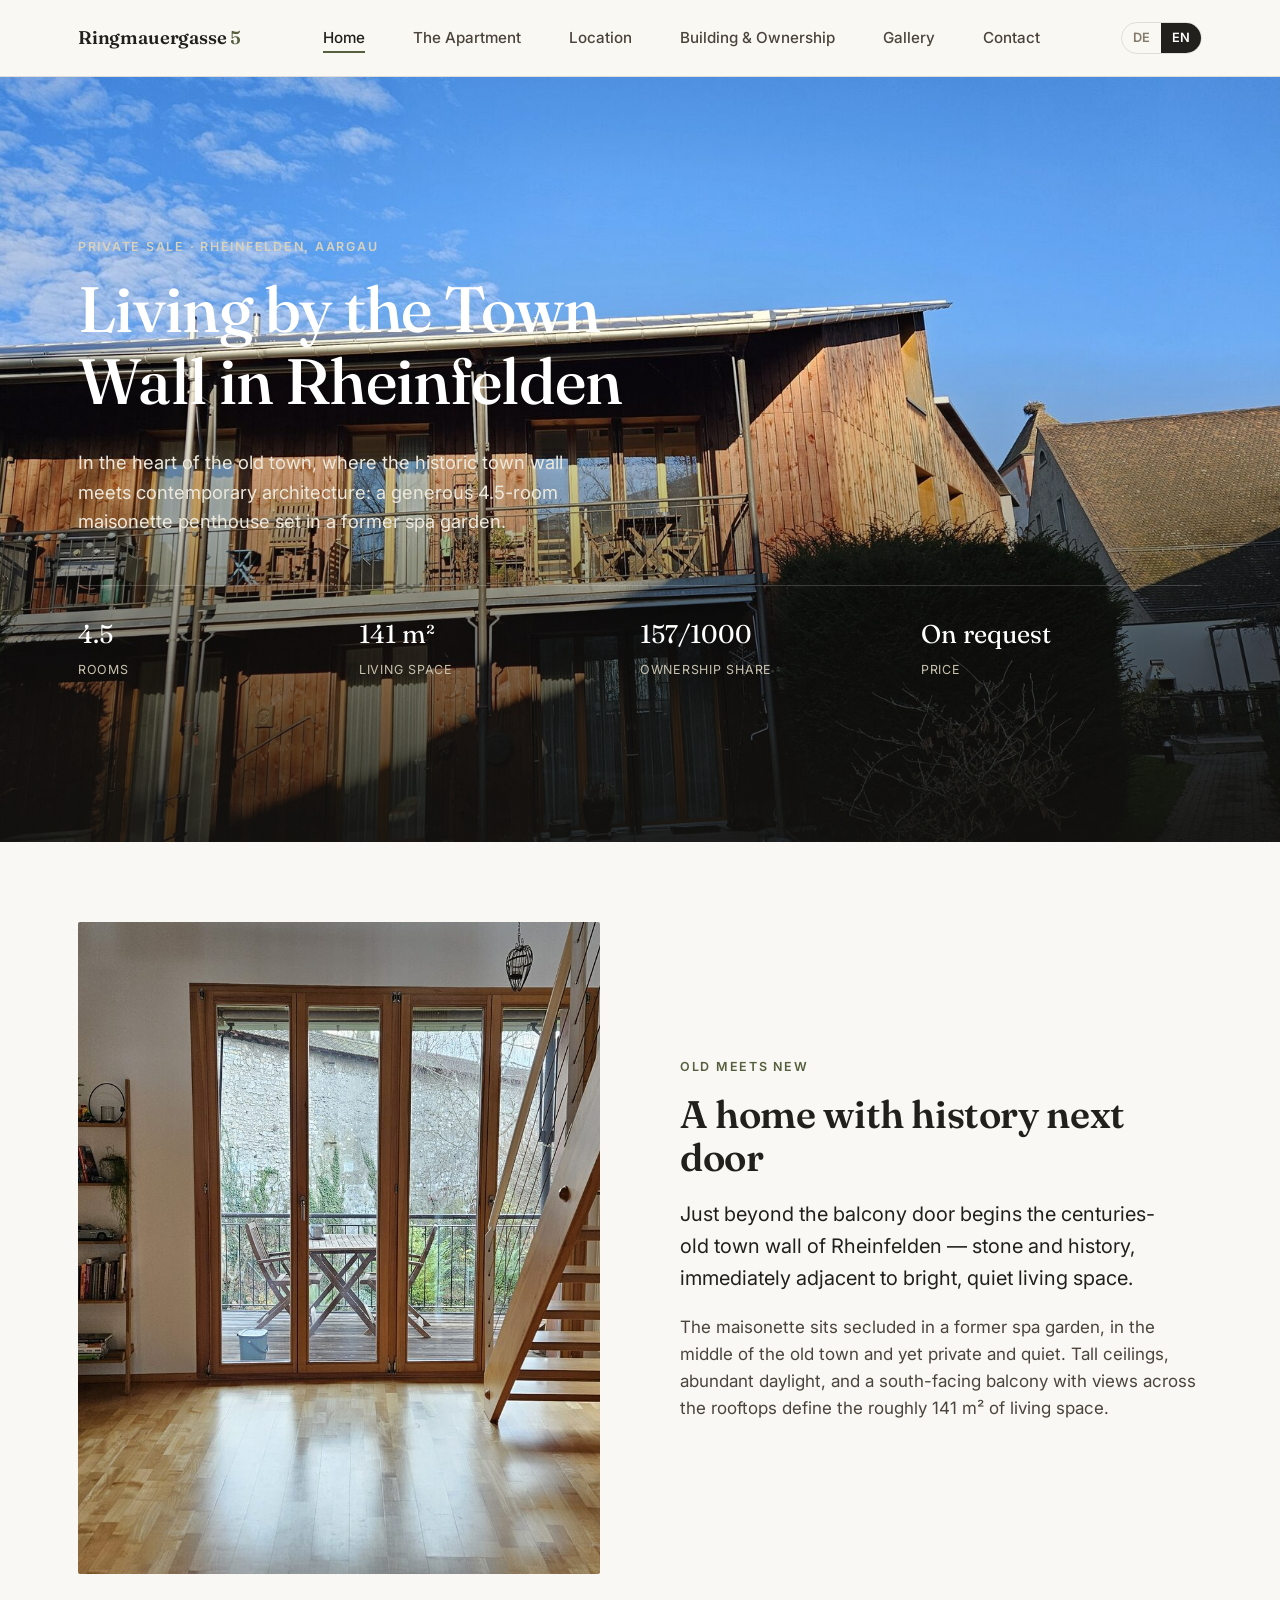
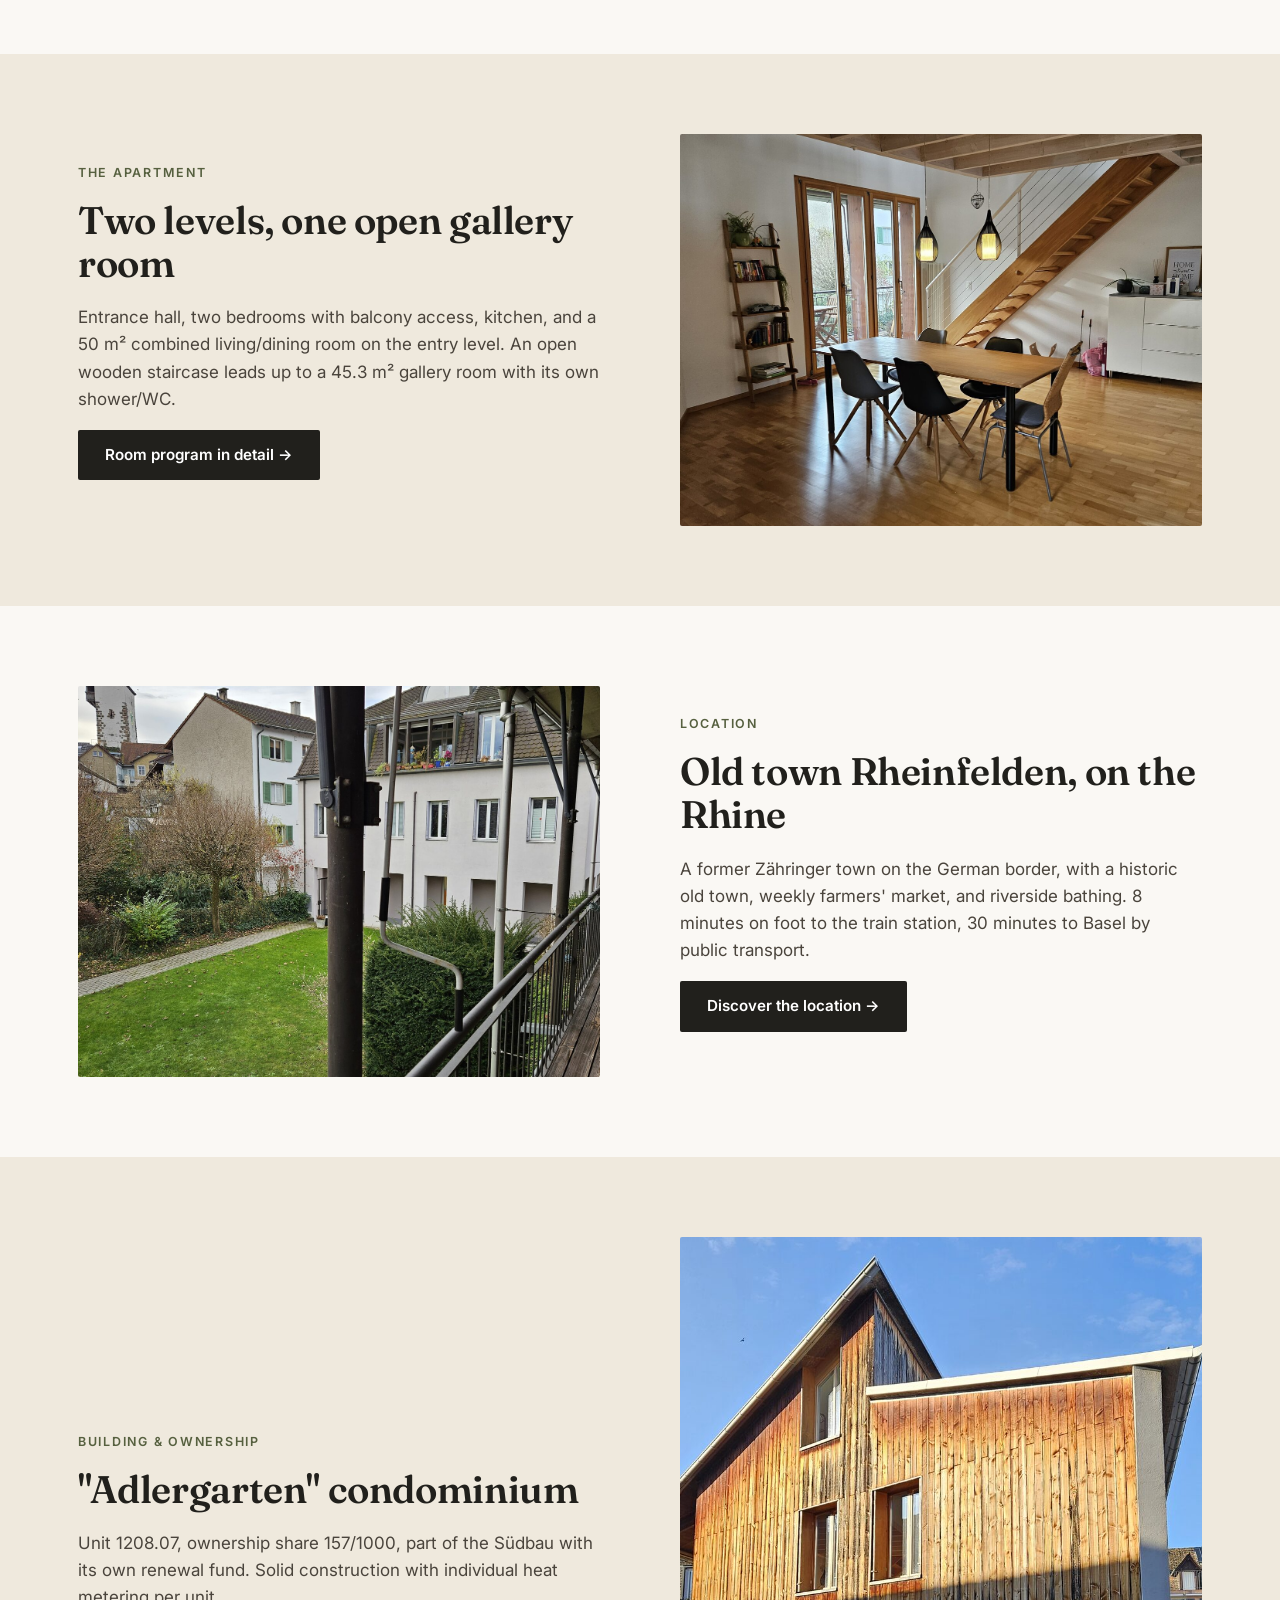
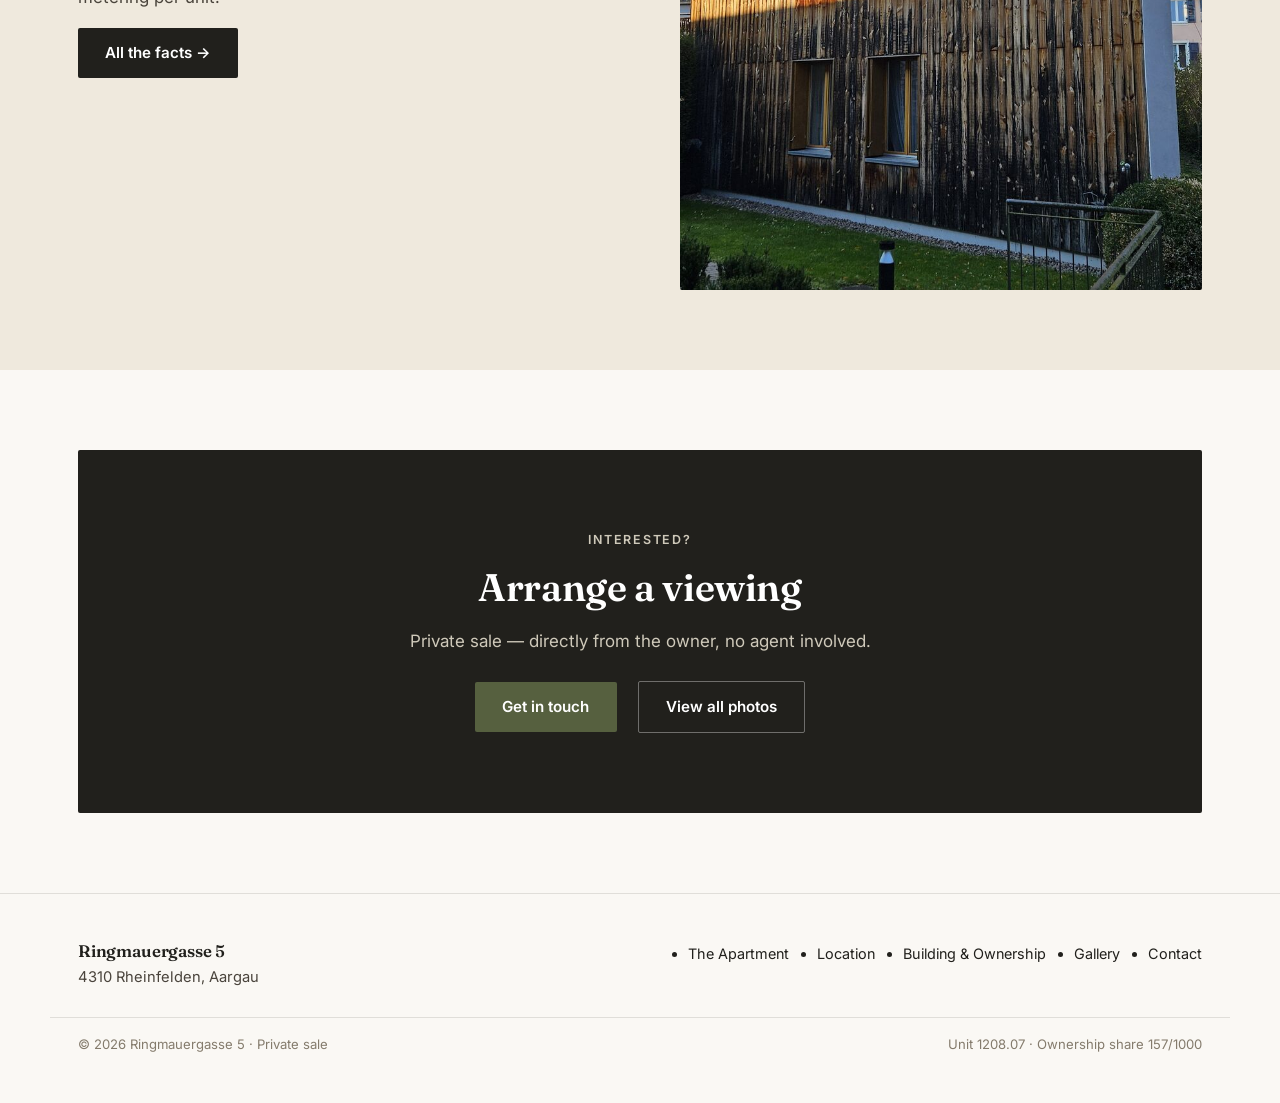
==== en/index.html @ 32dd04ff "Add full site: German and English pages, styles, photos" ====
<!DOCTYPE html>
<html lang="en">
<head>
<meta charset="UTF-8">
<meta name="viewport" content="width=device-width, initial-scale=1.0">
<title>Ringmauergasse 5, Rheinfelden — 4.5-Room Maisonette Penthouse</title>
<meta name="description" content="4.5-room maisonette penthouse in the old town of Rheinfelden, approx. 141 m², ownership share 157/1000. Private sale.">
<link rel="preconnect" href="https://fonts.googleapis.com">
<link rel="preconnect" href="https://fonts.gstatic.com" crossorigin>
<link href="https://fonts.googleapis.com/css2?family=Fraunces:opsz,wght@9..144,300..700&family=Inter:wght@400;500;600;700&display=swap" rel="stylesheet">
<link rel="stylesheet" href="../assets/css/style.css">
</head>
<body>

<header class="site-header">
  <nav class="nav">
    <a href="index.html" class="nav-brand">Ringmauergasse <span>5</span></a>
    <button class="nav-toggle" aria-label="Menu"><span></span><span></span><span></span></button>
    <ul class="nav-links">
      <li><a href="index.html" aria-current="page">Home</a></li>
      <li><a href="apartment.html">The Apartment</a></li>
      <li><a href="location.html">Location</a></li>
      <li><a href="building.html">Building &amp; Ownership</a></li>
      <li><a href="gallery.html">Gallery</a></li>
      <li><a href="contact.html">Contact</a></li>
    </ul>
    <div class="nav-right">
      <div class="lang-toggle">
        <a href="../index.html">DE</a>
        <a href="index.html" class="active">EN</a>
      </div>
    </div>
  </nav>
</header>

<section class="hero">
  <img src="../assets/img/exterior-hero.jpg" alt="Ringmauergasse 5 facade in evening light">
  <div class="hero-content">
    <span class="eyebrow">Private Sale · Rheinfelden, Aargau</span>
    <h1>Living by the Town Wall in Rheinfelden</h1>
    <p class="hero-sub">In the heart of the old town, where the historic town wall meets contemporary architecture: a generous 4.5-room maisonette penthouse set in a former spa garden.</p>
    <div class="facts-bar">
      <div><span class="num">4.5</span><span class="label">Rooms</span></div>
      <div><span class="num">141 m²</span><span class="label">Living space</span></div>
      <div><span class="num">157/1000</span><span class="label">Ownership share</span></div>
      <div><span class="num">On request</span><span class="label">Price</span></div>
    </div>
  </div>
</section>

<section>
  <div class="container split">
    <div class="split-media tall">
      <img src="../assets/img/balkon-mauer.jpg" alt="View from the living room through the balcony door onto the historic town wall">
    </div>
    <div>
      <span class="eyebrow">Old Meets New</span>
      <h2>A home with history next door</h2>
      <p class="lede">Just beyond the balcony door begins the centuries-old town wall of Rheinfelden — stone and history, immediately adjacent to bright, quiet living space.</p>
      <p>The maisonette sits secluded in a former spa garden, in the middle of the old town and yet private and quiet. Tall ceilings, abundant daylight, and a south-facing balcony with views across the rooftops define the roughly 141 m² of living space.</p>
    </div>
  </div>
</section>

<section class="section-alt">
  <div class="container split reverse">
    <div class="split-media wide">
      <img src="../assets/img/essen-treppe.jpg" alt="Dining area with open wooden staircase to the gallery">
    </div>
    <div>
      <span class="eyebrow">The Apartment</span>
      <h2>Two levels, one open gallery room</h2>
      <p>Entrance hall, two bedrooms with balcony access, kitchen, and a 50 m² combined living/dining room on the entry level. An open wooden staircase leads up to a 45.3 m² gallery room with its own shower/WC.</p>
      <p><a href="apartment.html" class="button" style="background:var(--color-ink)">Room program in detail →</a></p>
    </div>
  </div>
</section>

<section>
  <div class="container split">
    <div class="split-media wide">
      <img src="../assets/img/garten-aussicht.jpg" alt="View across the shared garden to the rooftops of the old town">
    </div>
    <div>
      <span class="eyebrow">Location</span>
      <h2>Old town Rheinfelden, on the Rhine</h2>
      <p>A former Zähringer town on the German border, with a historic old town, weekly farmers' market, and riverside bathing. 8 minutes on foot to the train station, 30 minutes to Basel by public transport.</p>
      <p><a href="location.html" class="button" style="background:var(--color-ink)">Discover the location →</a></p>
    </div>
  </div>
</section>

<section class="section-alt">
  <div class="container split reverse">
    <div class="split-media tall">
      <img src="../assets/img/exterior-facade.jpg" alt="Dark-stained timber facade of the new building">
    </div>
    <div>
      <span class="eyebrow">Building &amp; Ownership</span>
      <h2>"Adlergarten" condominium</h2>
      <p>Unit 1208.07, ownership share 157/1000, part of the Südbau with its own renewal fund. Solid construction with individual heat metering per unit.</p>
      <p><a href="building.html" class="button" style="background:var(--color-ink)">All the facts →</a></p>
    </div>
  </div>
</section>

<section>
  <div class="container">
    <div class="cta-box">
      <span class="eyebrow" style="color:#cfc9ba">Interested?</span>
      <h2>Arrange a viewing</h2>
      <p>Private sale — directly from the owner, no agent involved.</p>
      <a href="contact.html" class="button">Get in touch</a>
      <a href="gallery.html" class="button-ghost">View all photos</a>
    </div>
  </div>
</section>

<footer class="site-footer">
  <div class="container footer-grid">
    <div>
      <h3>Ringmauergasse 5</h3>
      <p>4310 Rheinfelden, Aargau</p>
    </div>
    <ul class="footer-links">
      <li><a href="apartment.html">The Apartment</a></li>
      <li><a href="location.html">Location</a></li>
      <li><a href="building.html">Building &amp; Ownership</a></li>
      <li><a href="gallery.html">Gallery</a></li>
      <li><a href="contact.html">Contact</a></li>
    </ul>
  </div>
  <div class="container footer-bottom">
    <span>© 2026 Ringmauergasse 5 · Private sale</span>
    <span>Unit 1208.07 · Ownership share 157/1000</span>
  </div>
</footer>
<script src="../assets/js/site.js"></script>
</body>
</html>
---- assets/css/style.css ----
/* ==========================================================================
   Ringmauergasse 5 — Design System
   Concept: the old town wall (stone, weight, history) meets the dark
   timber-clad addition (precise, modern, bold). Warm stone neutrals +
   near-black espresso/timber tone + a single muted garden green accent.
   ========================================================================== */

:root {
  /* Color */
  --color-bg: #faf8f4;
  --color-paper: #ffffff;
  --color-stone-100: #efe9dd;
  --color-stone-300: #ddd3bf;
  --color-stone-500: #b8a989;
  --color-ink: #21201c;
  --color-ink-soft: #4a443c;
  --color-ink-faint: #847b6c;
  --color-accent: #56603f;
  --color-accent-soft: #e7e9dd;
  --color-line: rgba(33, 32, 28, 0.12);

  /* Type */
  --font-serif: "Fraunces", "Iowan Old Style", "Georgia", serif;
  --font-sans: "Inter", -apple-system, "Helvetica Neue", Arial, sans-serif;

  /* Layout */
  --container: 1180px;
  --container-narrow: 760px;
  --space-1: 0.5rem;
  --space-2: 1rem;
  --space-3: 1.75rem;
  --space-4: 3rem;
  --space-5: 5rem;
  --space-6: 8rem;
  --radius: 2px;
}

/* ---- Reset ---- */
* { box-sizing: border-box; }
html { scroll-behavior: smooth; }
body {
  margin: 0;
  background: var(--color-bg);
  color: var(--color-ink);
  font-family: var(--font-sans);
  font-size: 17px;
  line-height: 1.6;
  -webkit-font-smoothing: antialiased;
}
img { max-width: 100%; display: block; }
a { color: inherit; text-decoration: none; }
ul { margin: 0; padding: 0; }
h1, h2, h3, h4 {
  font-family: var(--font-serif);
  font-weight: 600;
  line-height: 1.12;
  margin: 0 0 0.5em;
  letter-spacing: -0.01em;
}
h1 { font-size: clamp(2.4rem, 5vw, 4.2rem); font-weight: 500; }
h2 { font-size: clamp(1.7rem, 3vw, 2.5rem); }
h3 { font-size: 1.25rem; font-weight: 600; }
p { margin: 0 0 1em; color: var(--color-ink-soft); }
.eyebrow {
  font-family: var(--font-sans);
  font-size: 0.78rem;
  font-weight: 600;
  letter-spacing: 0.14em;
  text-transform: uppercase;
  color: var(--color-accent);
  display: block;
  margin-bottom: var(--space-2);
}

.container { max-width: var(--container); margin: 0 auto; padding: 0 var(--space-3); }
.container-narrow { max-width: var(--container-narrow); margin: 0 auto; padding: 0 var(--space-3); }

/* ---- Header / Nav ---- */
.site-header {
  position: sticky;
  top: 0;
  z-index: 50;
  background: rgba(250, 248, 244, 0.92);
  backdrop-filter: saturate(180%) blur(10px);
  border-bottom: 1px solid var(--color-line);
}
.nav {
  max-width: var(--container);
  margin: 0 auto;
  padding: 0 var(--space-3);
  display: flex;
  align-items: center;
  justify-content: space-between;
  height: 76px;
}
.nav-brand {
  font-family: var(--font-serif);
  font-size: 1.15rem;
  font-weight: 600;
  letter-spacing: -0.01em;
}
.nav-brand span { color: var(--color-accent); }
.nav-links {
  display: flex;
  gap: var(--space-4);
  list-style: none;
  font-size: 0.95rem;
  font-weight: 500;
}
.nav-links a {
  position: relative;
  padding: 0.3em 0;
  color: var(--color-ink-soft);
  transition: color 0.15s ease;
}
.nav-links a:hover, .nav-links a[aria-current="page"] { color: var(--color-ink); }
.nav-links a[aria-current="page"]::after {
  content: "";
  position: absolute;
  left: 0; right: 0; bottom: -2px;
  height: 2px;
  background: var(--color-accent);
}
.nav-right { display: flex; align-items: center; gap: var(--space-3); }
.lang-toggle {
  display: flex;
  border: 1px solid var(--color-line);
  border-radius: 20px;
  overflow: hidden;
  font-size: 0.8rem;
  font-weight: 600;
}
.lang-toggle a {
  padding: 0.4em 0.85em;
  color: var(--color-ink-faint);
}
.lang-toggle a.active { background: var(--color-ink); color: var(--color-paper); }
.nav-toggle {
  display: none;
  background: none;
  border: none;
  cursor: pointer;
  padding: 0.4em;
}
.nav-toggle span {
  display: block;
  width: 22px;
  height: 2px;
  background: var(--color-ink);
  margin: 5px 0;
}

@media (max-width: 860px) {
  .nav-links {
    position: absolute;
    top: 76px; left: 0; right: 0;
    flex-direction: column;
    gap: 0;
    background: var(--color-bg);
    border-bottom: 1px solid var(--color-line);
    max-height: 0;
    overflow: hidden;
    transition: max-height 0.25s ease;
  }
  .nav-links.open { max-height: 60vh; }
  .nav-links li { width: 100%; }
  .nav-links a { display: block; padding: 1em var(--space-3); }
  .nav-toggle { display: block; }
}

/* ---- Hero ---- */
.hero {
  position: relative;
  min-height: 78vh;
  display: flex;
  align-items: flex-end;
  background: var(--color-ink);
  overflow: hidden;
}
.hero img {
  position: absolute;
  inset: 0;
  width: 100%;
  height: 100%;
  object-fit: cover;
}
.hero::after {
  content: "";
  position: absolute;
  inset: 0;
  background: linear-gradient(180deg, rgba(33,32,28,0) 35%, rgba(20,19,16,0.82) 100%);
}
.hero-content {
  position: relative;
  z-index: 2;
  color: #fff;
  padding: var(--space-5) var(--space-3) var(--space-5);
  max-width: var(--container);
  margin: 0 auto;
  width: 100%;
}
.hero-content .eyebrow { color: #d8d2bd; }
.hero h1 { color: #fff; max-width: 16ch; }
.hero-sub {
  color: #ece8dc;
  font-size: 1.15rem;
  max-width: 42ch;
  margin-top: var(--space-2);
}
.page-hero {
  min-height: 46vh;
}

/* ---- Key facts bar ---- */
.facts-bar {
  display: grid;
  grid-template-columns: repeat(4, 1fr);
  border-top: 1px solid rgba(255,255,255,0.18);
  margin-top: var(--space-4);
  padding-top: var(--space-3);
}
.facts-bar div { padding-right: var(--space-3); }
.facts-bar .num {
  font-family: var(--font-serif);
  font-size: 1.6rem;
  display: block;
  color: #fff;
}
.facts-bar .label {
  font-size: 0.78rem;
  letter-spacing: 0.06em;
  text-transform: uppercase;
  color: #c8c2ae;
}
@media (max-width: 700px) {
  .facts-bar { grid-template-columns: repeat(2, 1fr); row-gap: var(--space-3); }
}

/* ---- Sections ---- */
section { padding: var(--space-5) 0; }
.section-tight { padding: var(--space-4) 0; }
.section-alt { background: var(--color-stone-100); }
.section-dark { background: var(--color-ink); color: #fff; }
.section-dark p { color: #cfc9ba; }
.section-dark h2 { color: #fff; }

.lede {
  font-size: 1.25rem;
  color: var(--color-ink);
  max-width: 38ch;
}

.split {
  display: grid;
  grid-template-columns: 1fr 1fr;
  gap: var(--space-5);
  align-items: center;
}
.split.reverse .split-media { order: 2; }
@media (max-width: 860px) {
  .split { grid-template-columns: 1fr; gap: var(--space-3); }
  .split.reverse .split-media { order: 0; }
}
.split-media img { border-radius: var(--radius); width: 100%; height: 100%; object-fit: cover; }
.split-media.tall img { aspect-ratio: 4/5; }
.split-media.wide img { aspect-ratio: 4/3; }

/* ---- Room list / facts table ---- */
.room-list { border-top: 1px solid var(--color-line); margin-top: var(--space-3); }
.room-list .room {
  display: flex;
  justify-content: space-between;
  gap: var(--space-3);
  padding: var(--space-2) 0;
  border-bottom: 1px solid var(--color-line);
}
.room-list .room-name { font-weight: 500; color: var(--color-ink); }
.room-list .room-size {
  font-family: var(--font-serif);
  color: var(--color-ink-faint);
  white-space: nowrap;
}

.fact-grid {
  display: grid;
  grid-template-columns: repeat(3, 1fr);
  gap: var(--space-3);
  margin-top: var(--space-3);
}
.fact-card {
  background: var(--color-paper);
  border: 1px solid var(--color-line);
  padding: var(--space-3);
}
.fact-card .num { font-family: var(--font-serif); font-size: 1.7rem; display: block; }
.fact-card .label { font-size: 0.85rem; color: var(--color-ink-faint); margin-top: 0.2em; }
@media (max-width: 700px) {
  .fact-grid { grid-template-columns: 1fr 1fr; }
}

/* ---- Photo grid (Galerie) ---- */
.photo-grid {
  display: grid;
  grid-template-columns: repeat(3, 1fr);
  gap: var(--space-2);
}
.photo-grid img { width: 100%; height: 100%; object-fit: cover; aspect-ratio: 4/3; border-radius: var(--radius); }
.photo-grid figure { margin: 0; }
.photo-grid figure.tall img { aspect-ratio: 3/4; }
.photo-grid figcaption {
  font-size: 0.8rem;
  color: var(--color-ink-faint);
  margin-top: 0.4em;
}
@media (max-width: 860px) {
  .photo-grid { grid-template-columns: repeat(2, 1fr); }
}
@media (max-width: 540px) {
  .photo-grid { grid-template-columns: 1fr; }
}

/* ---- Distances list ---- */
.distance-list { margin-top: var(--space-3); }
.distance-list .row {
  display: flex;
  justify-content: space-between;
  padding: 0.6em 0;
  border-bottom: 1px solid var(--color-line);
  font-size: 0.98rem;
}
.distance-list .row span:last-child { font-family: var(--font-serif); color: var(--color-ink); }

/* ---- CTA / Contact ---- */
.cta-box {
  background: var(--color-ink);
  color: #fff;
  padding: var(--space-5) var(--space-4);
  border-radius: var(--radius);
  text-align: center;
}
.cta-box h2 { color: #fff; }
.cta-box p { color: #cfc9ba; max-width: 48ch; margin: 0 auto 1.5em; }
.button {
  display: inline-block;
  background: var(--color-accent);
  color: #fff;
  font-weight: 600;
  font-size: 0.95rem;
  padding: 0.85em 1.8em;
  border-radius: 2px;
  transition: background 0.15s ease;
}
.button:hover { background: #444f31; }
.button-ghost {
  display: inline-block;
  border: 1px solid rgba(255,255,255,0.35);
  color: #fff;
  font-weight: 600;
  font-size: 0.95rem;
  padding: 0.85em 1.8em;
  border-radius: 2px;
  margin-left: var(--space-2);
}
.contact-grid {
  display: grid;
  grid-template-columns: repeat(2, 1fr);
  gap: var(--space-3);
  margin-top: var(--space-4);
}
.contact-card {
  background: var(--color-paper);
  border: 1px solid var(--color-line);
  padding: var(--space-4);
}
.contact-card h3 { margin-bottom: 0.3em; }
.contact-card a.value {
  font-family: var(--font-serif);
  font-size: 1.3rem;
  color: var(--color-ink);
}
@media (max-width: 700px) {
  .contact-grid { grid-template-columns: 1fr; }
}

/* ---- Footer ---- */
.site-footer {
  border-top: 1px solid var(--color-line);
  padding: var(--space-4) 0;
}
.footer-grid {
  display: flex;
  justify-content: space-between;
  align-items: flex-start;
  flex-wrap: wrap;
  gap: var(--space-3);
}
.footer-grid h3 { font-size: 1.05rem; margin-bottom: 0.3em; }
.footer-grid p { font-size: 0.92rem; margin: 0; }
.footer-links { display: flex; gap: var(--space-3); font-size: 0.9rem; }
.footer-bottom {
  margin-top: var(--space-3);
  padding-top: var(--space-2);
  border-top: 1px solid var(--color-line);
  font-size: 0.82rem;
  color: var(--color-ink-faint);
  display: flex;
  justify-content: space-between;
  flex-wrap: wrap;
  gap: 0.5em;
}

/* ---- Misc ---- */
.placeholder-note {
  display: inline-block;
  margin-top: 0.6em;
  font-size: 0.82rem;
  color: var(--color-ink-faint);
  font-style: italic;
}
.divider { border: none; border-top: 1px solid var(--color-line); margin: var(--space-4) 0; }
.center { text-align: center; }
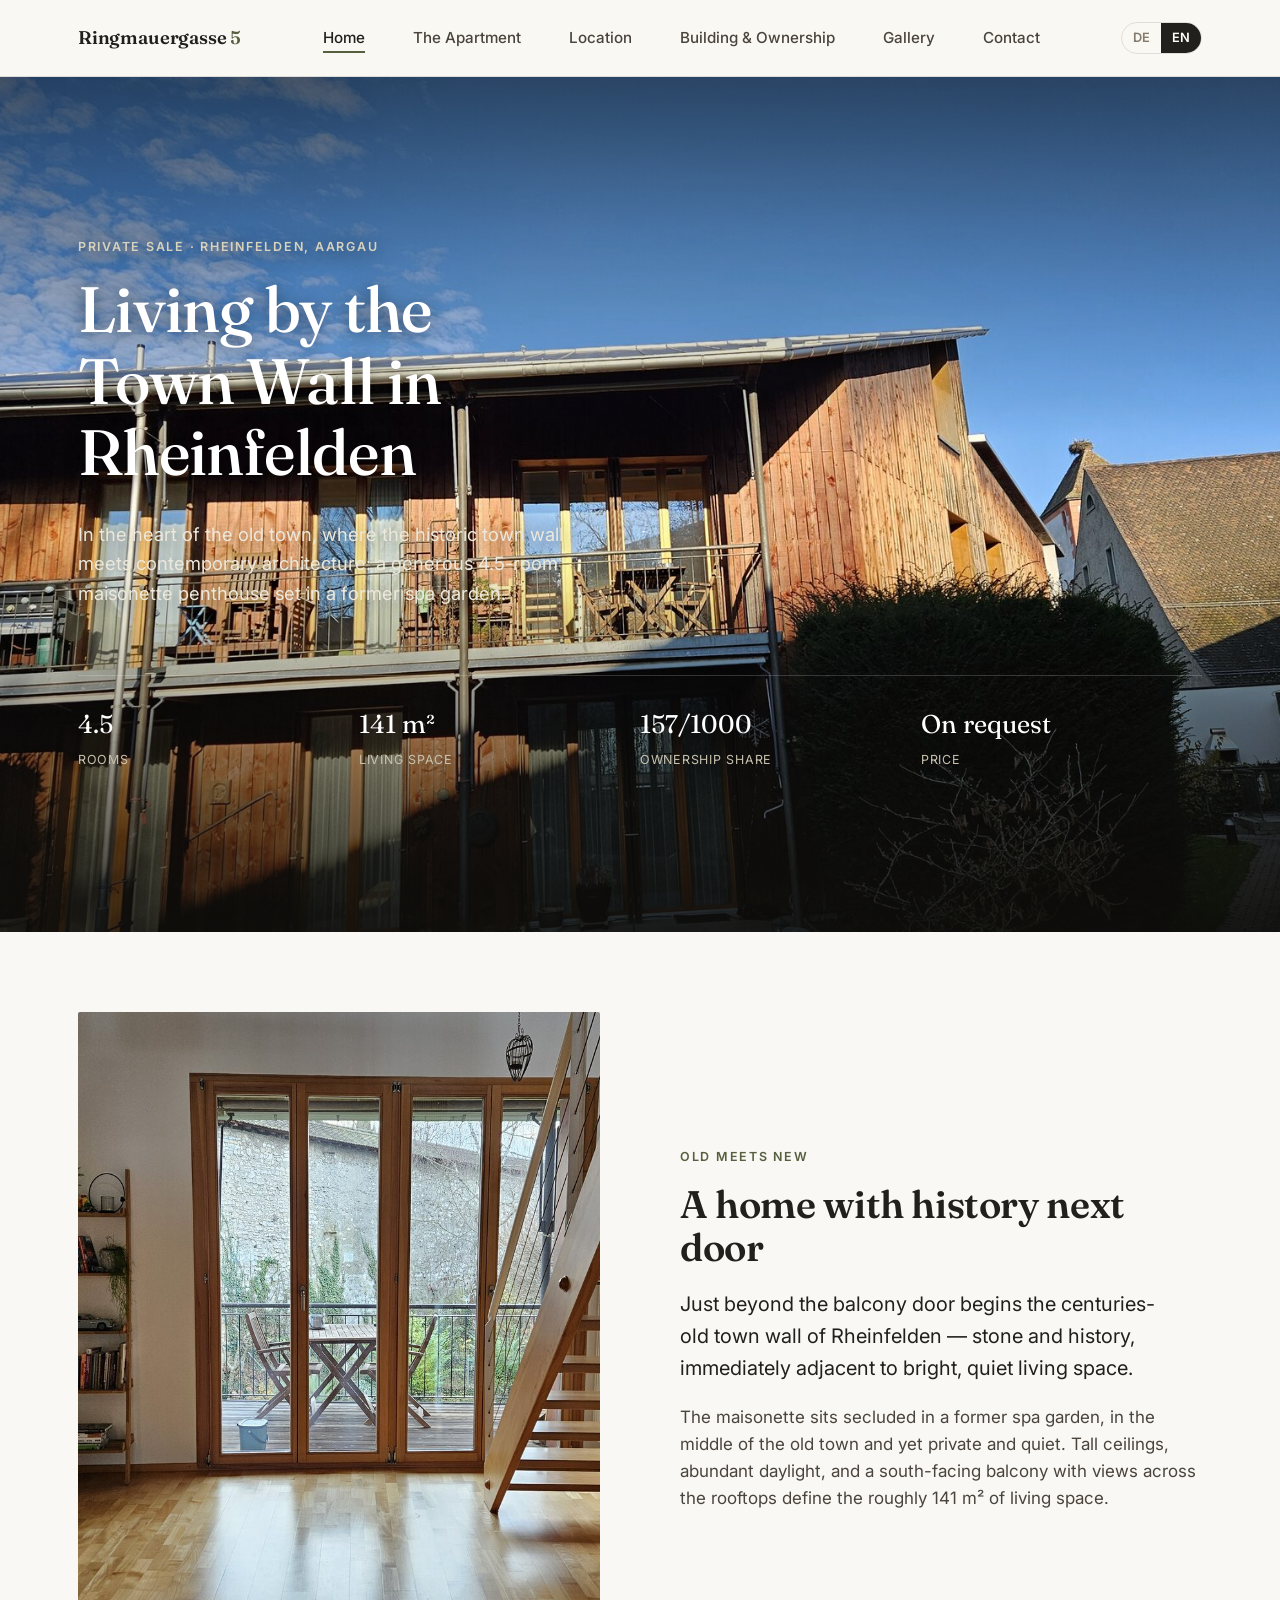
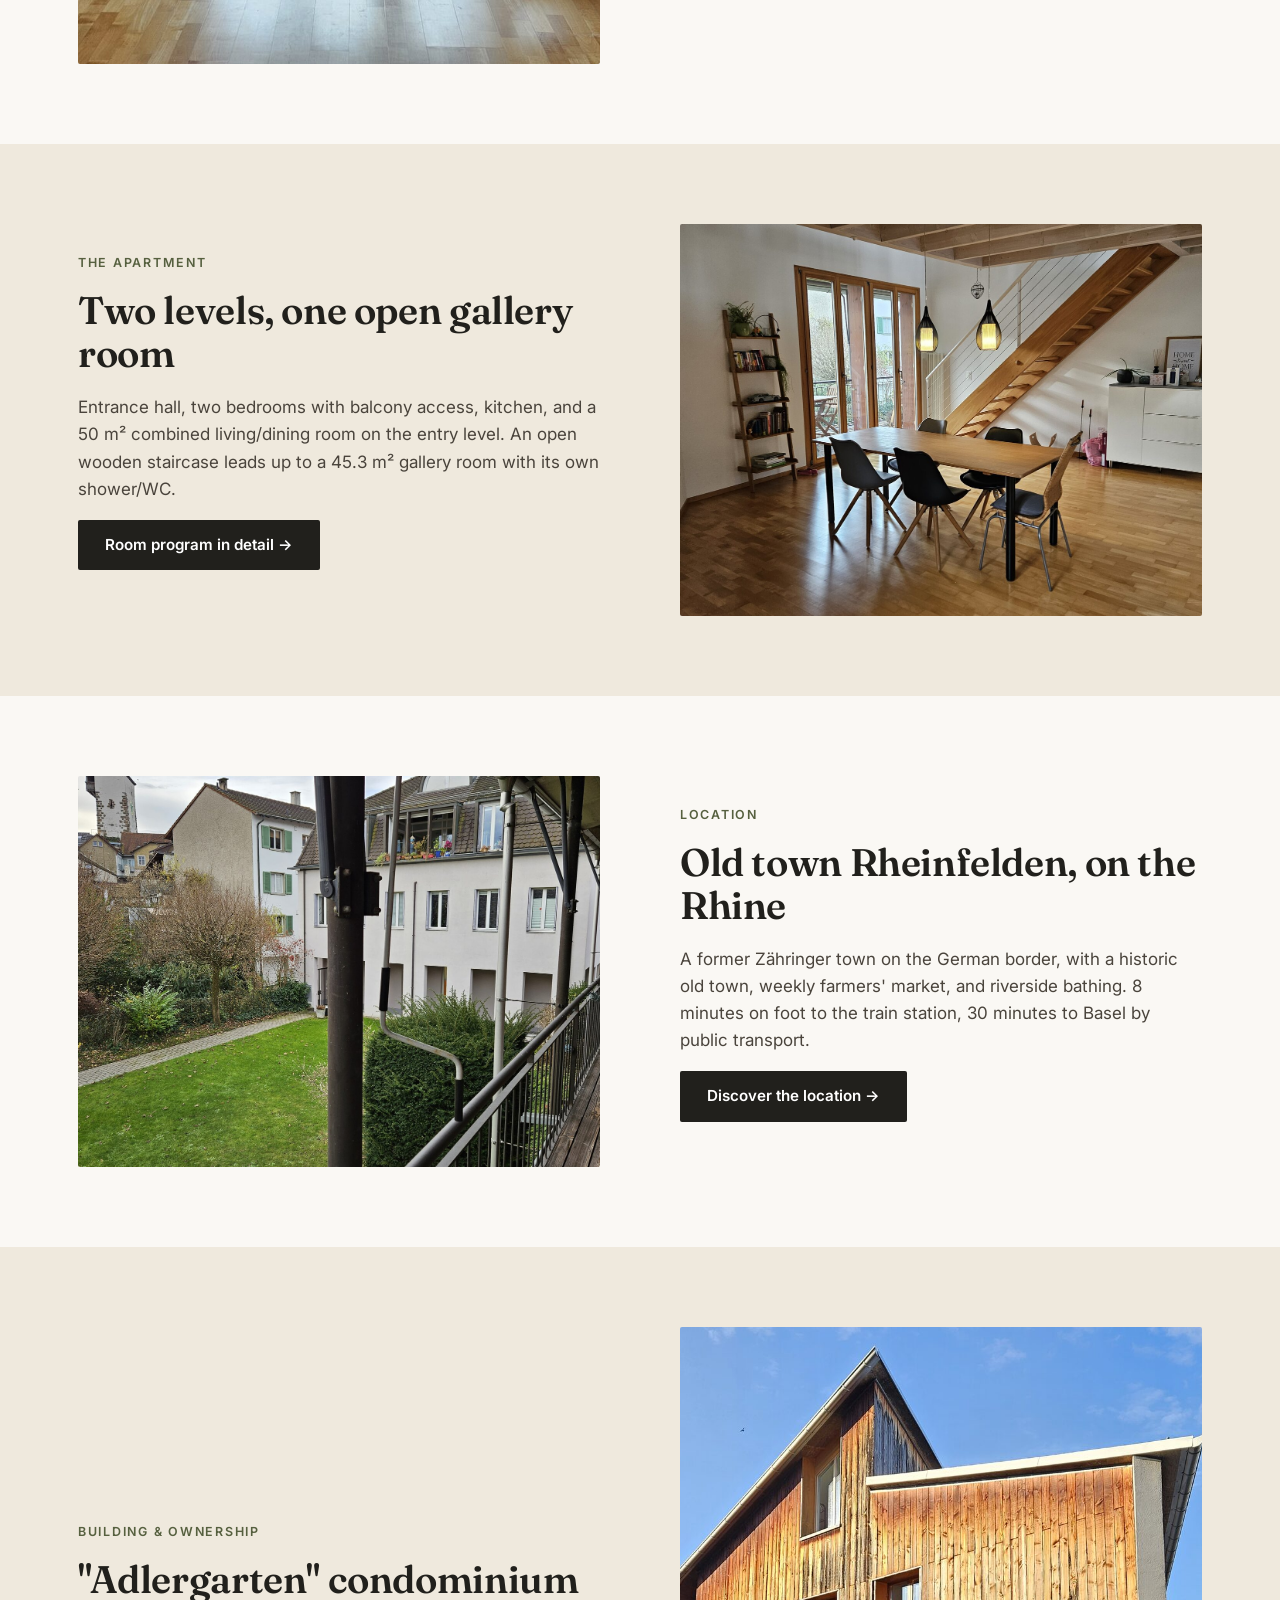
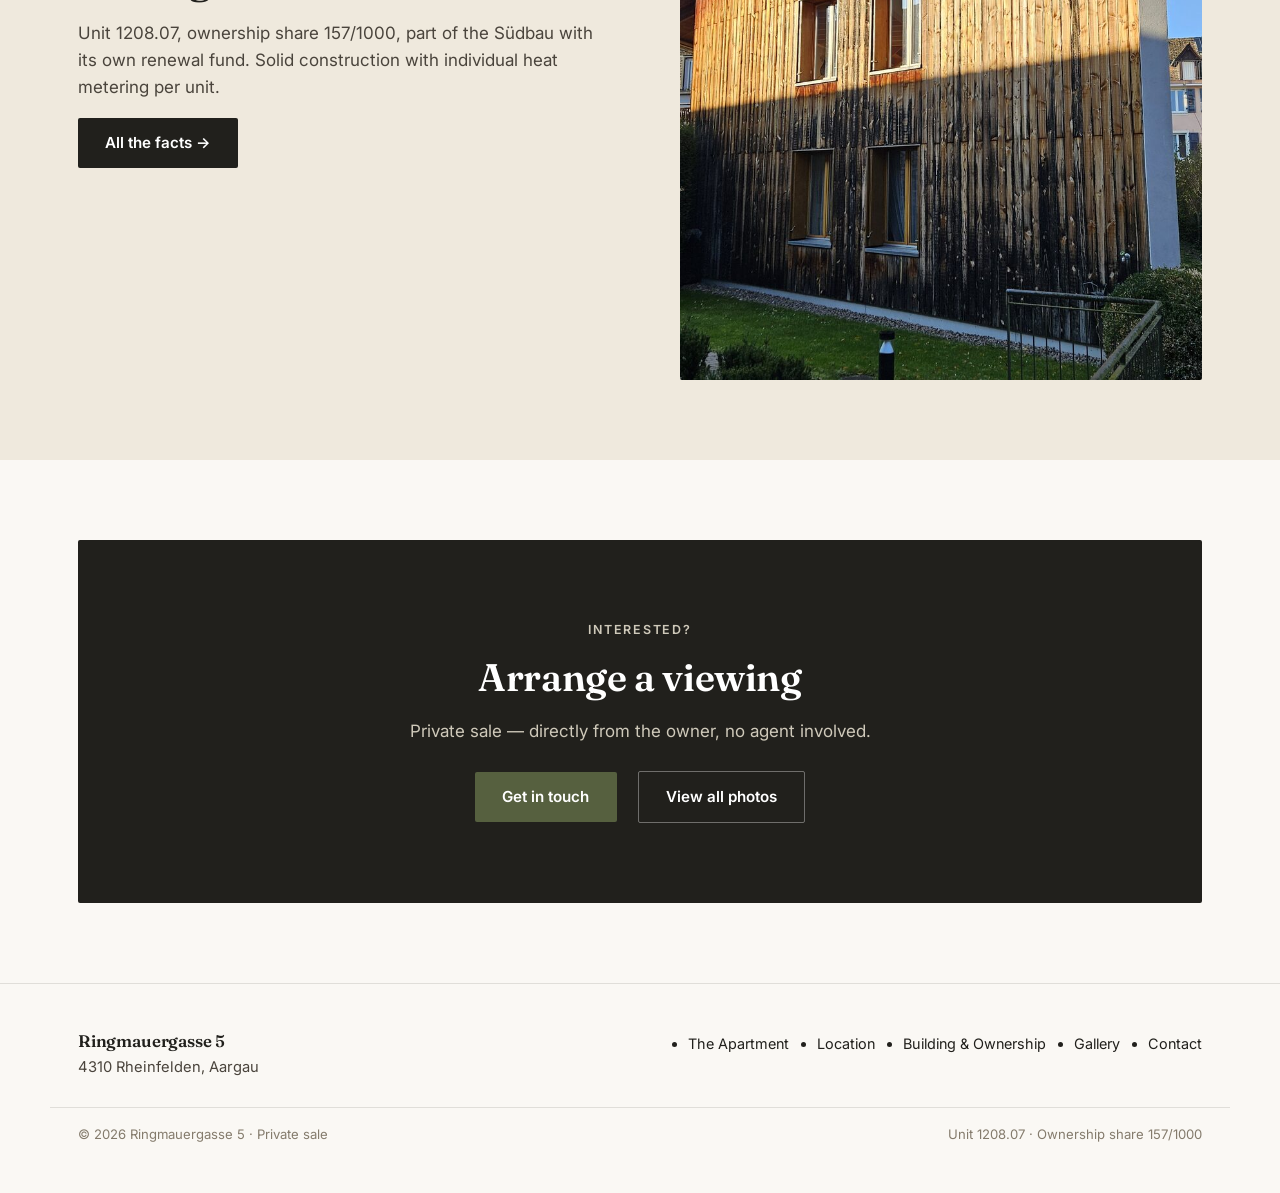
==== commit 97924a05: "Fix hero headline position and contrast" ====
--- a/en/index.html
+++ b/en/index.html
@@ -33,12 +33,14 @@
   </nav>
 </header>
 
-<section class="hero">
+<section class="hero hero-home">
   <img src="../assets/img/exterior-hero.jpg" alt="Ringmauergasse 5 facade in evening light">
   <div class="hero-content">
-    <span class="eyebrow">Private Sale · Rheinfelden, Aargau</span>
-    <h1>Living by the Town Wall in Rheinfelden</h1>
-    <p class="hero-sub">In the heart of the old town, where the historic town wall meets contemporary architecture: a generous 4.5-room maisonette penthouse set in a former spa garden.</p>
+    <div class="hero-text">
+      <span class="eyebrow">Private Sale · Rheinfelden, Aargau</span>
+      <h1>Living by the Town Wall in Rheinfelden</h1>
+      <p class="hero-sub">In the heart of the old town, where the historic town wall meets contemporary architecture: a generous 4.5-room maisonette penthouse set in a former spa garden.</p>
+    </div>
     <div class="facts-bar">
       <div><span class="num">4.5</span><span class="label">Rooms</span></div>
       <div><span class="num">141 m²</span><span class="label">Living space</span></div>
--- a/assets/css/style.css
+++ b/assets/css/style.css
@@ -211,6 +211,38 @@
   min-height: 46vh;
 }
 
+/* Home hero: headline group anchored high (in the sky), facts-bar anchored
+   low — independent of each other, so the headline never has to compete
+   with the roofline/facade for contrast. */
+.hero-home {
+  align-items: stretch;
+}
+.hero-home::after {
+  background: linear-gradient(
+    180deg,
+    rgba(15, 14, 11, 0.58) 0%,
+    rgba(15, 14, 11, 0.26) 24%,
+    rgba(15, 14, 11, 0) 42%,
+    rgba(15, 14, 11, 0) 58%,
+    rgba(15, 14, 11, 0.55) 84%,
+    rgba(15, 14, 11, 0.82) 100%
+  );
+}
+.hero-home .hero-content {
+  display: flex;
+  flex-direction: column;
+  justify-content: space-between;
+  height: 100%;
+}
+.hero-home .hero-text {
+  max-width: 46ch;
+}
+.hero-home .eyebrow,
+.hero-home h1,
+.hero-home .hero-sub {
+  text-shadow: 0 3px 18px rgba(0, 0, 0, 0.55);
+}
+
 /* ---- Key facts bar ---- */
 .facts-bar {
   display: grid;
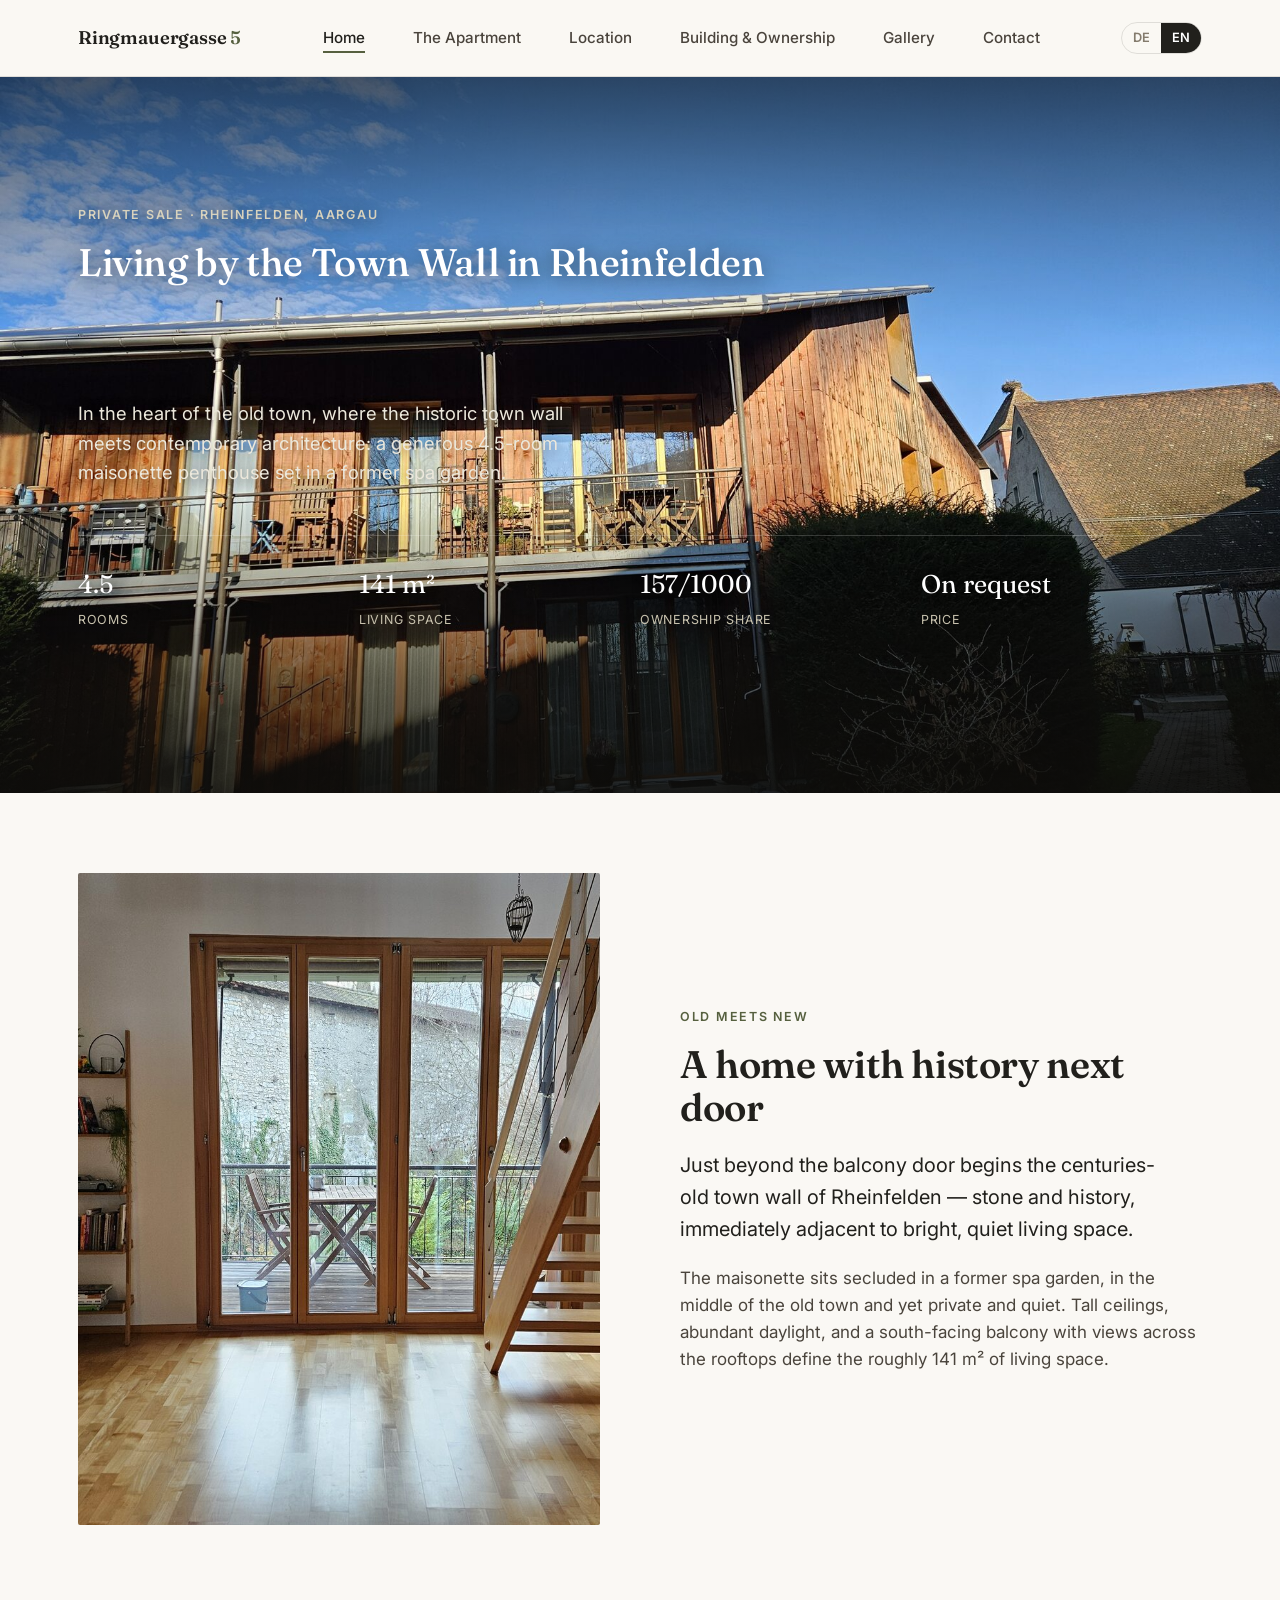
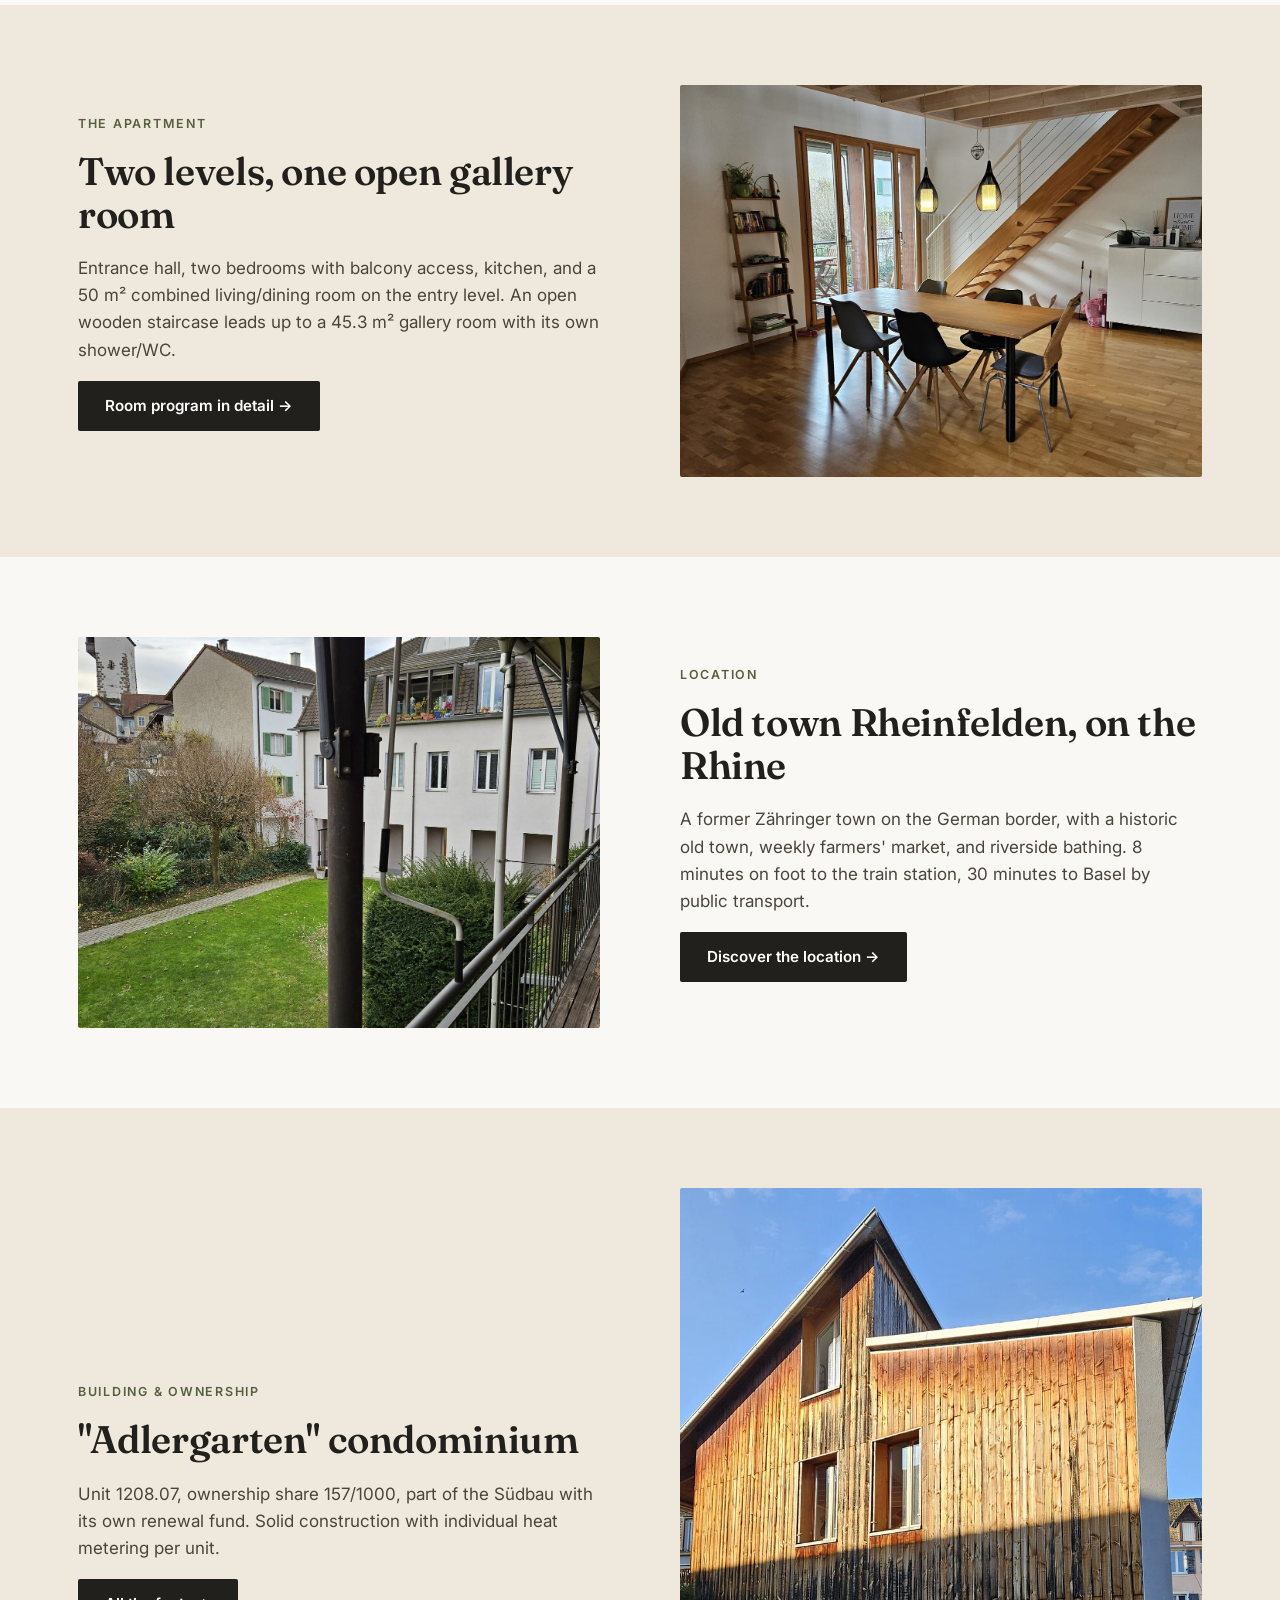
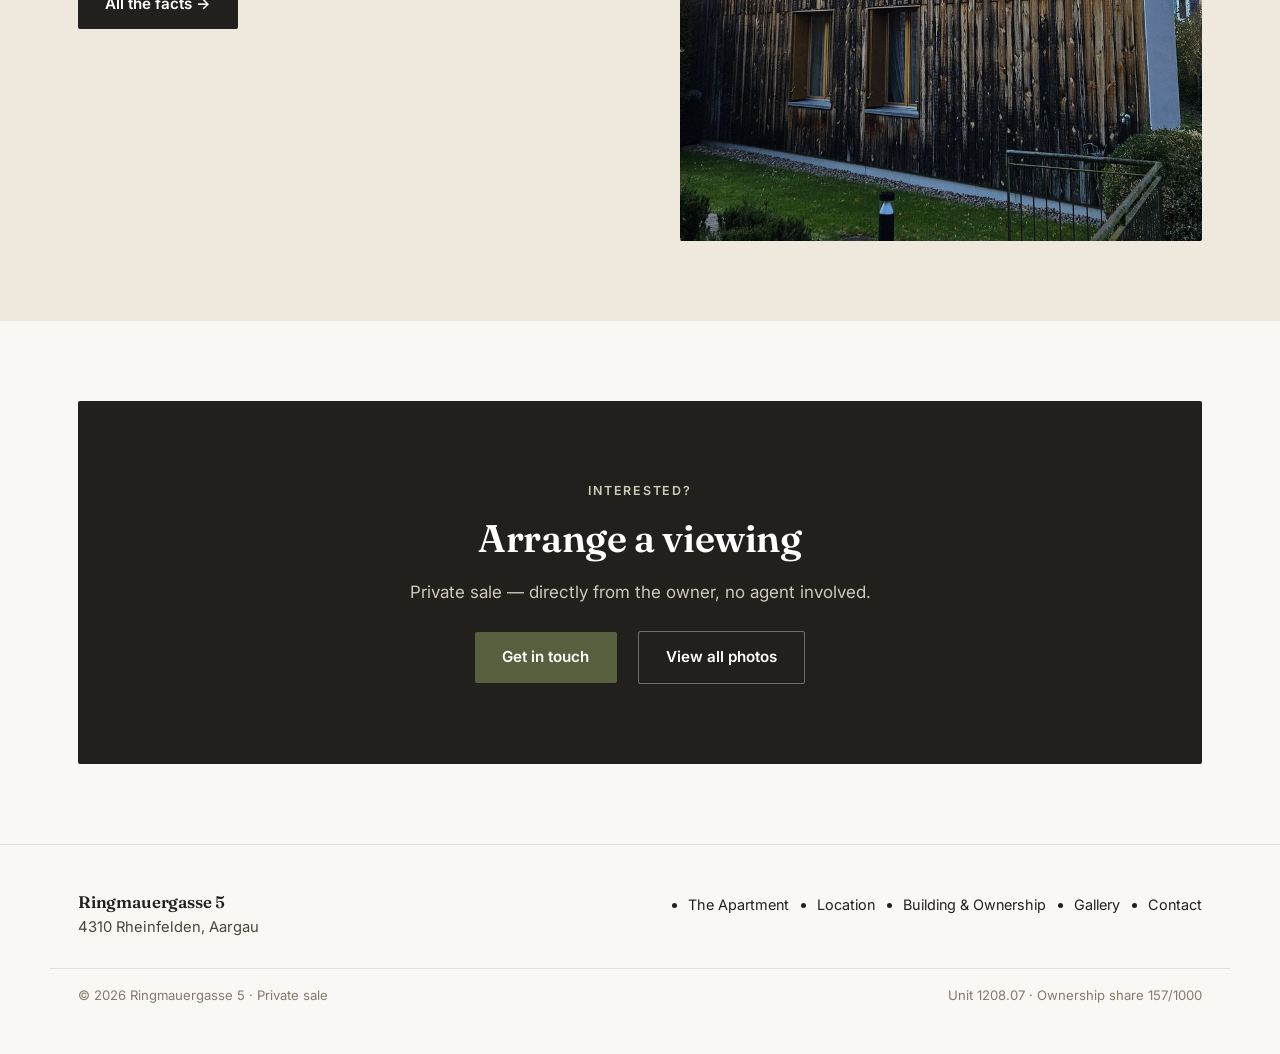
==== commit cf1eff11: "adjusting home page headline" ====
--- a/en/index.html
+++ b/en/index.html
@@ -35,12 +35,12 @@
 
 <section class="hero hero-home">
   <img src="../assets/img/exterior-hero.jpg" alt="Ringmauergasse 5 facade in evening light">
+  <div class="hero-headline">
+    <span class="eyebrow">Private Sale · Rheinfelden, Aargau</span>
+    <h1>Living by the Town Wall in Rheinfelden</h1>
+  </div>
   <div class="hero-content">
-    <div class="hero-text">
-      <span class="eyebrow">Private Sale · Rheinfelden, Aargau</span>
-      <h1>Living by the Town Wall in Rheinfelden</h1>
-      <p class="hero-sub">In the heart of the old town, where the historic town wall meets contemporary architecture: a generous 4.5-room maisonette penthouse set in a former spa garden.</p>
-    </div>
+    <p class="hero-sub">In the heart of the old town, where the historic town wall meets contemporary architecture: a generous 4.5-room maisonette penthouse set in a former spa garden.</p>
     <div class="facts-bar">
       <div><span class="num">4.5</span><span class="label">Rooms</span></div>
       <div><span class="num">141 m²</span><span class="label">Living space</span></div>
--- a/assets/css/style.css
+++ b/assets/css/style.css
@@ -211,36 +211,57 @@
   min-height: 46vh;
 }
 
-/* Home hero: headline group anchored high (in the sky), facts-bar anchored
-   low — independent of each other, so the headline never has to compete
-   with the roofline/facade for contrast. */
+/* Home hero: one-line headline set high in the sky, fully clear of the
+   roofline; supporting line + facts-bar grouped low, against the darker
+   base of the photo where contrast is already strong. */
 .hero-home {
-  align-items: stretch;
+  display: flex;
+  flex-direction: column;
+  justify-content: space-between;
 }
 .hero-home::after {
   background: linear-gradient(
     180deg,
     rgba(15, 14, 11, 0.58) 0%,
-    rgba(15, 14, 11, 0.26) 24%,
-    rgba(15, 14, 11, 0) 42%,
-    rgba(15, 14, 11, 0) 58%,
+    rgba(15, 14, 11, 0.22) 22%,
+    rgba(15, 14, 11, 0) 38%,
+    rgba(15, 14, 11, 0) 60%,
     rgba(15, 14, 11, 0.55) 84%,
     rgba(15, 14, 11, 0.82) 100%
   );
 }
-.hero-home .hero-content {
-  display: flex;
-  flex-direction: column;
-  justify-content: space-between;
-  height: 100%;
-}
-.hero-home .hero-text {
-  max-width: 46ch;
-}
-.hero-home .eyebrow,
-.hero-home h1,
+.hero-home .hero-headline {
+  position: relative;
+  z-index: 2;
+  width: 100%;
+  max-width: var(--container);
+  margin: 0 auto;
+  padding: var(--space-4) var(--space-3) 0;
+  box-sizing: border-box;
+}
+.hero-home .hero-headline .eyebrow {
+  color: #d8d2bd;
+  text-shadow: 0 3px 16px rgba(0, 0, 0, 0.55);
+}
+.hero-home h1 {
+  color: #fff;
+  max-width: none;
+  white-space: nowrap;
+  font-size: clamp(1.7rem, 3vw, 2.4rem);
+  text-shadow: 0 3px 20px rgba(0, 0, 0, 0.55);
+}
 .hero-home .hero-sub {
-  text-shadow: 0 3px 18px rgba(0, 0, 0, 0.55);
+  text-shadow: 0 2px 14px rgba(0, 0, 0, 0.5);
+}
+.hero-home .facts-bar .num {
+  text-shadow: 0 2px 12px rgba(0, 0, 0, 0.45);
+}
+@media (max-width: 860px) {
+  .hero-home h1 {
+    white-space: normal;
+    max-width: 20ch;
+    font-size: clamp(1.8rem, 6vw, 2.6rem);
+  }
 }
 
 /* ---- Key facts bar ---- */
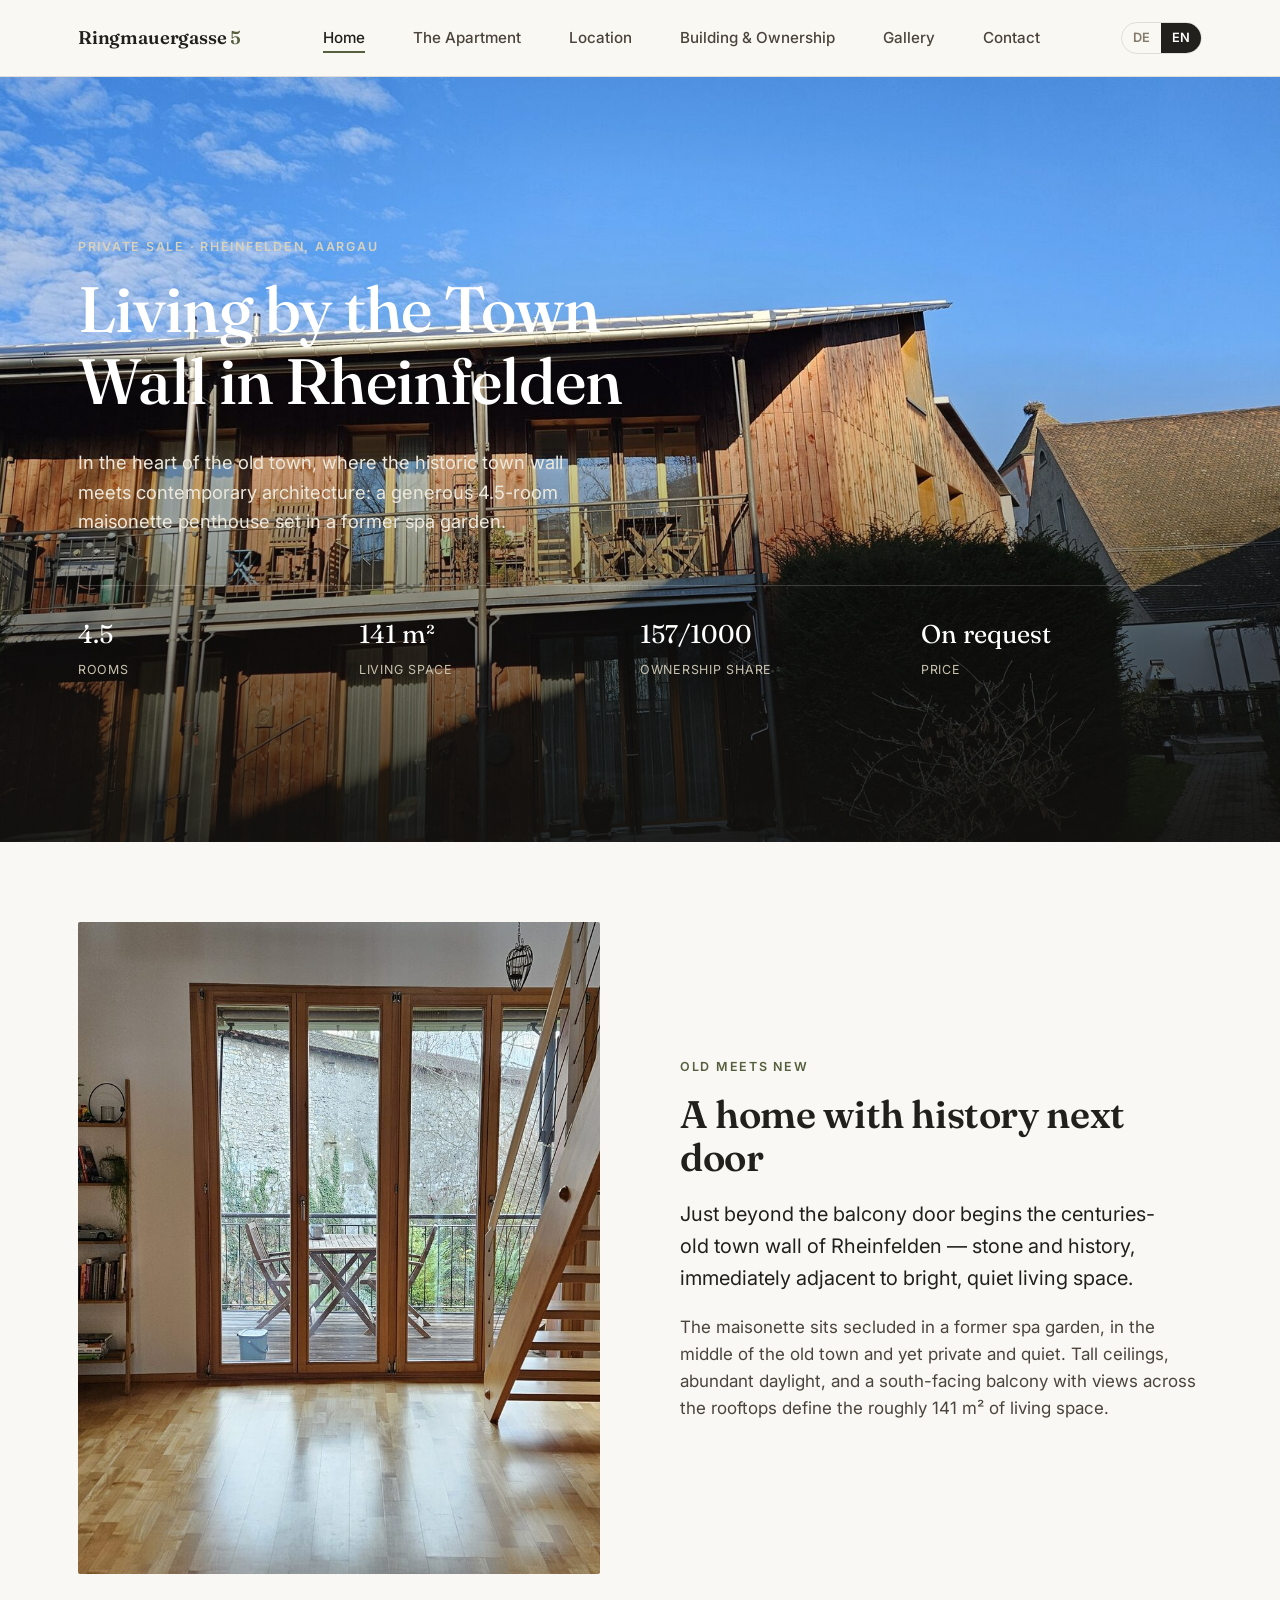
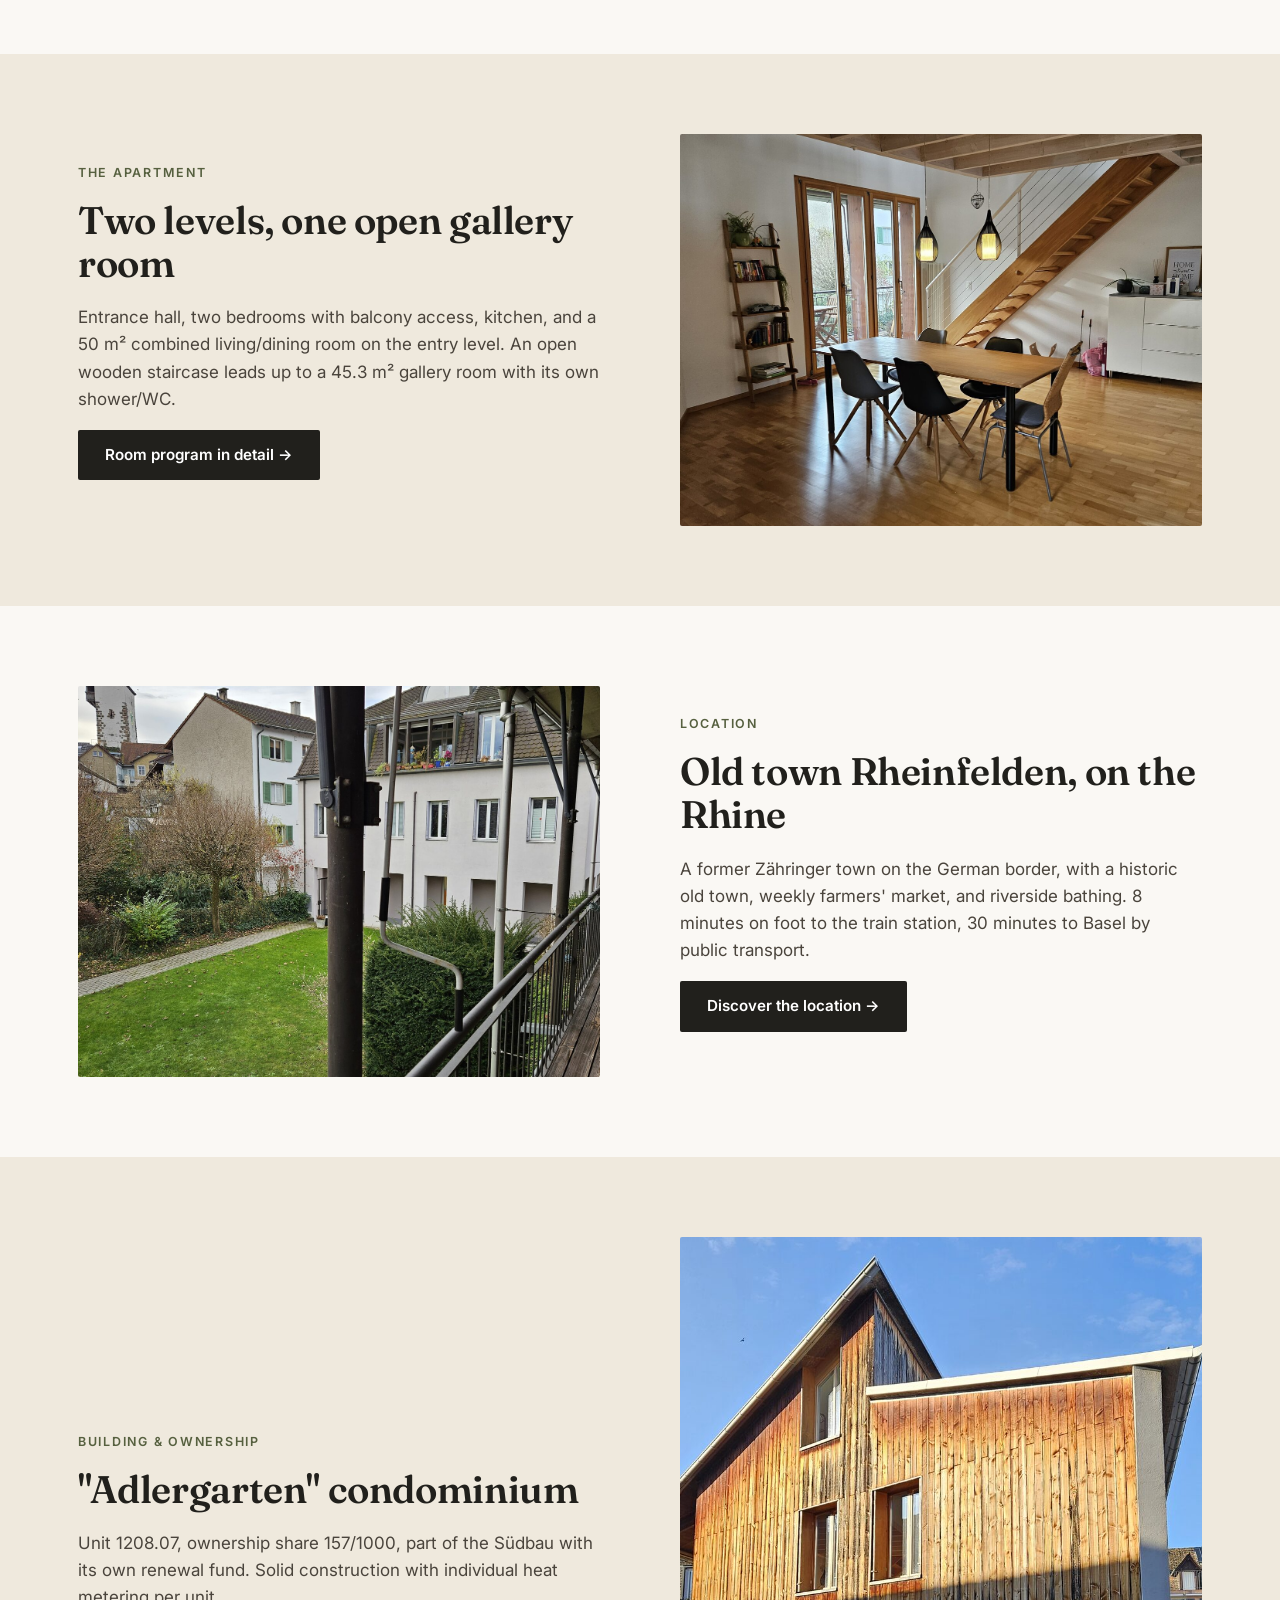
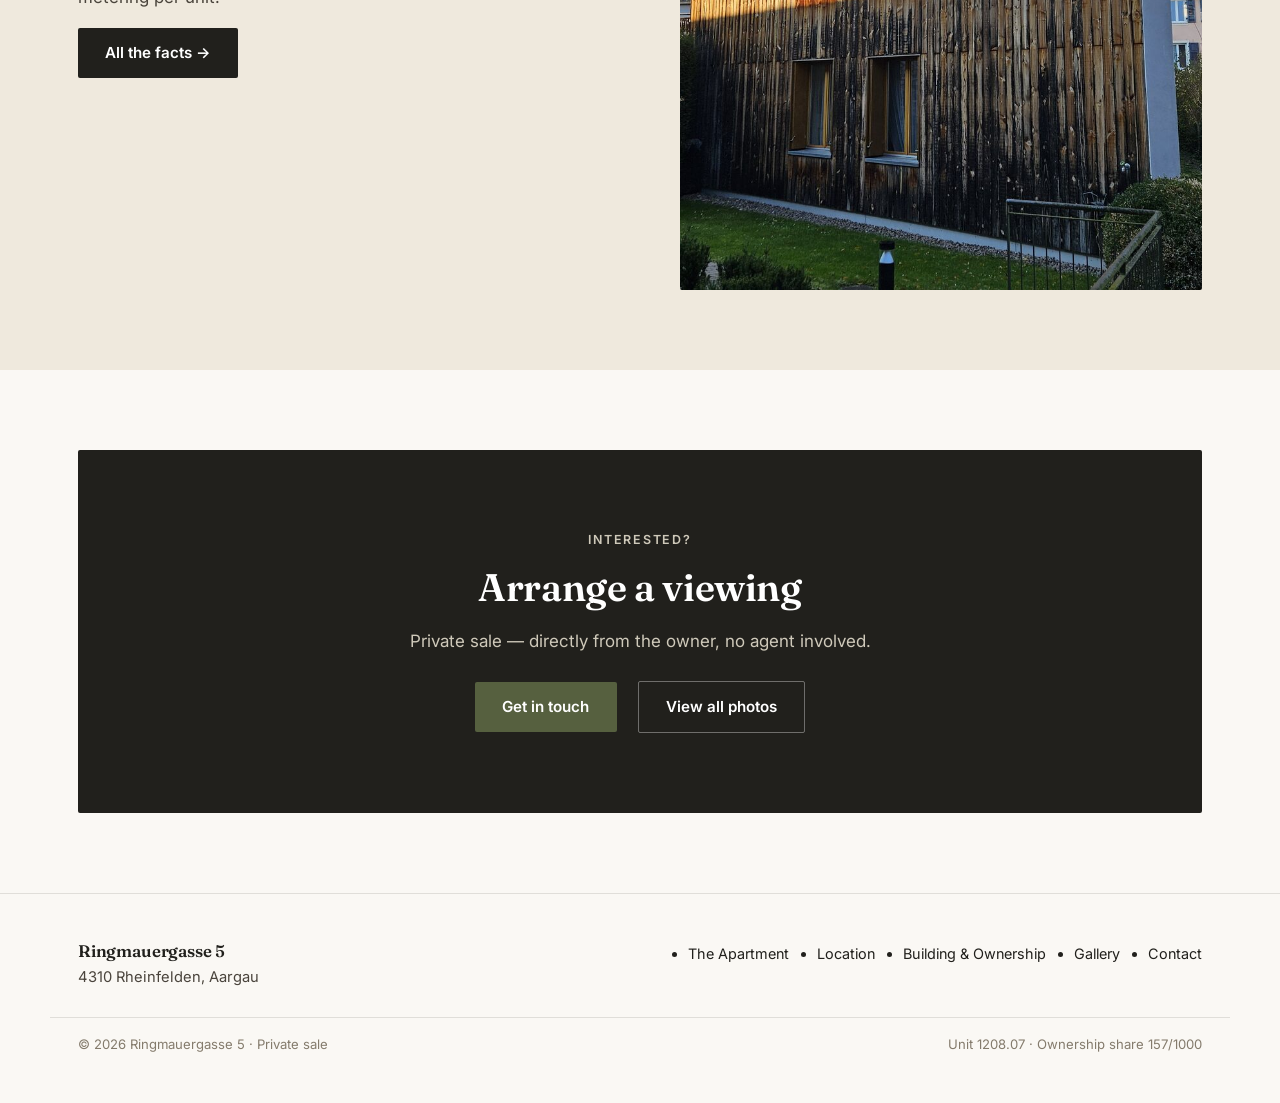
==== commit 28f6867b: "fixed home page" ====
--- a/en/index.html
+++ b/en/index.html
@@ -33,13 +33,11 @@
   </nav>
 </header>
 
-<section class="hero hero-home">
+<section class="hero">
   <img src="../assets/img/exterior-hero.jpg" alt="Ringmauergasse 5 facade in evening light">
-  <div class="hero-headline">
+  <div class="hero-content">
     <span class="eyebrow">Private Sale · Rheinfelden, Aargau</span>
     <h1>Living by the Town Wall in Rheinfelden</h1>
-  </div>
-  <div class="hero-content">
     <p class="hero-sub">In the heart of the old town, where the historic town wall meets contemporary architecture: a generous 4.5-room maisonette penthouse set in a former spa garden.</p>
     <div class="facts-bar">
       <div><span class="num">4.5</span><span class="label">Rooms</span></div>
--- a/assets/css/style.css
+++ b/assets/css/style.css
@@ -211,59 +211,6 @@
   min-height: 46vh;
 }
 
-/* Home hero: one-line headline set high in the sky, fully clear of the
-   roofline; supporting line + facts-bar grouped low, against the darker
-   base of the photo where contrast is already strong. */
-.hero-home {
-  display: flex;
-  flex-direction: column;
-  justify-content: space-between;
-}
-.hero-home::after {
-  background: linear-gradient(
-    180deg,
-    rgba(15, 14, 11, 0.58) 0%,
-    rgba(15, 14, 11, 0.22) 22%,
-    rgba(15, 14, 11, 0) 38%,
-    rgba(15, 14, 11, 0) 60%,
-    rgba(15, 14, 11, 0.55) 84%,
-    rgba(15, 14, 11, 0.82) 100%
-  );
-}
-.hero-home .hero-headline {
-  position: relative;
-  z-index: 2;
-  width: 100%;
-  max-width: var(--container);
-  margin: 0 auto;
-  padding: var(--space-4) var(--space-3) 0;
-  box-sizing: border-box;
-}
-.hero-home .hero-headline .eyebrow {
-  color: #d8d2bd;
-  text-shadow: 0 3px 16px rgba(0, 0, 0, 0.55);
-}
-.hero-home h1 {
-  color: #fff;
-  max-width: none;
-  white-space: nowrap;
-  font-size: clamp(1.7rem, 3vw, 2.4rem);
-  text-shadow: 0 3px 20px rgba(0, 0, 0, 0.55);
-}
-.hero-home .hero-sub {
-  text-shadow: 0 2px 14px rgba(0, 0, 0, 0.5);
-}
-.hero-home .facts-bar .num {
-  text-shadow: 0 2px 12px rgba(0, 0, 0, 0.45);
-}
-@media (max-width: 860px) {
-  .hero-home h1 {
-    white-space: normal;
-    max-width: 20ch;
-    font-size: clamp(1.8rem, 6vw, 2.6rem);
-  }
-}
-
 /* ---- Key facts bar ---- */
 .facts-bar {
   display: grid;
